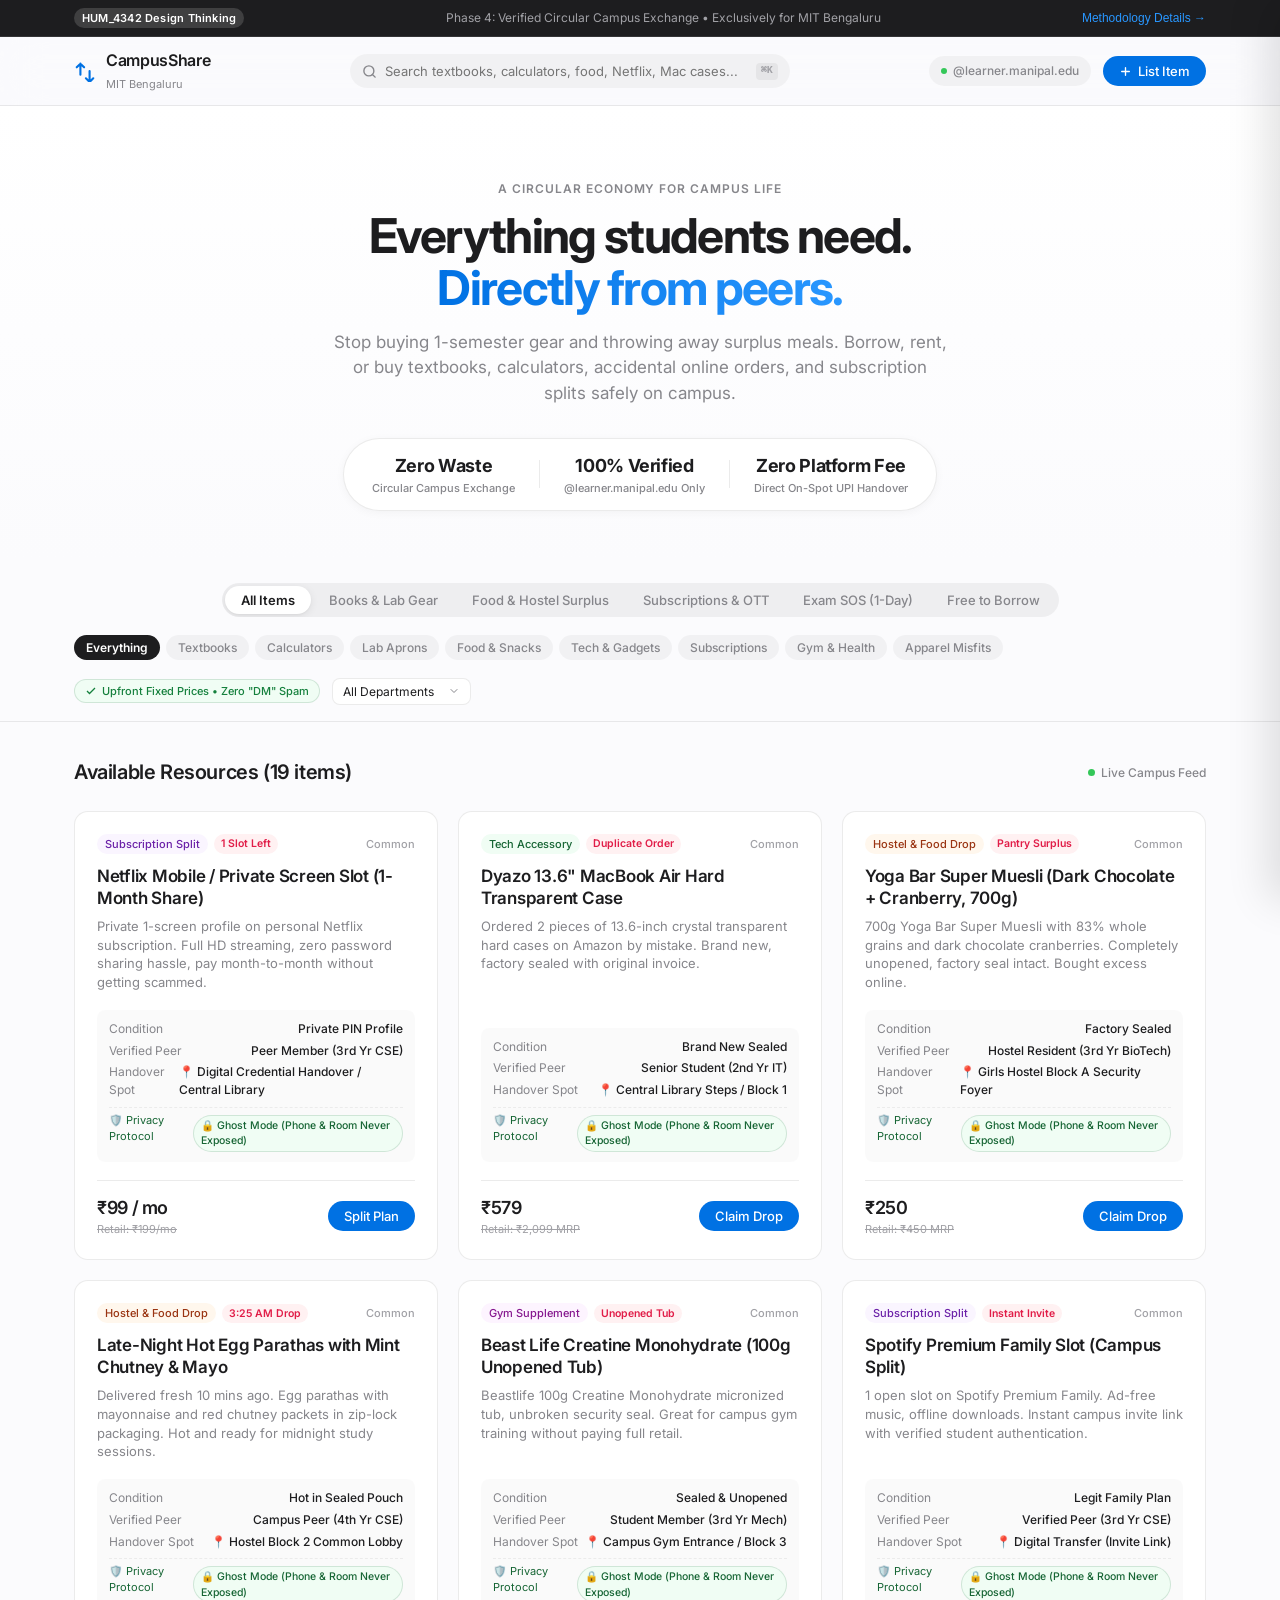
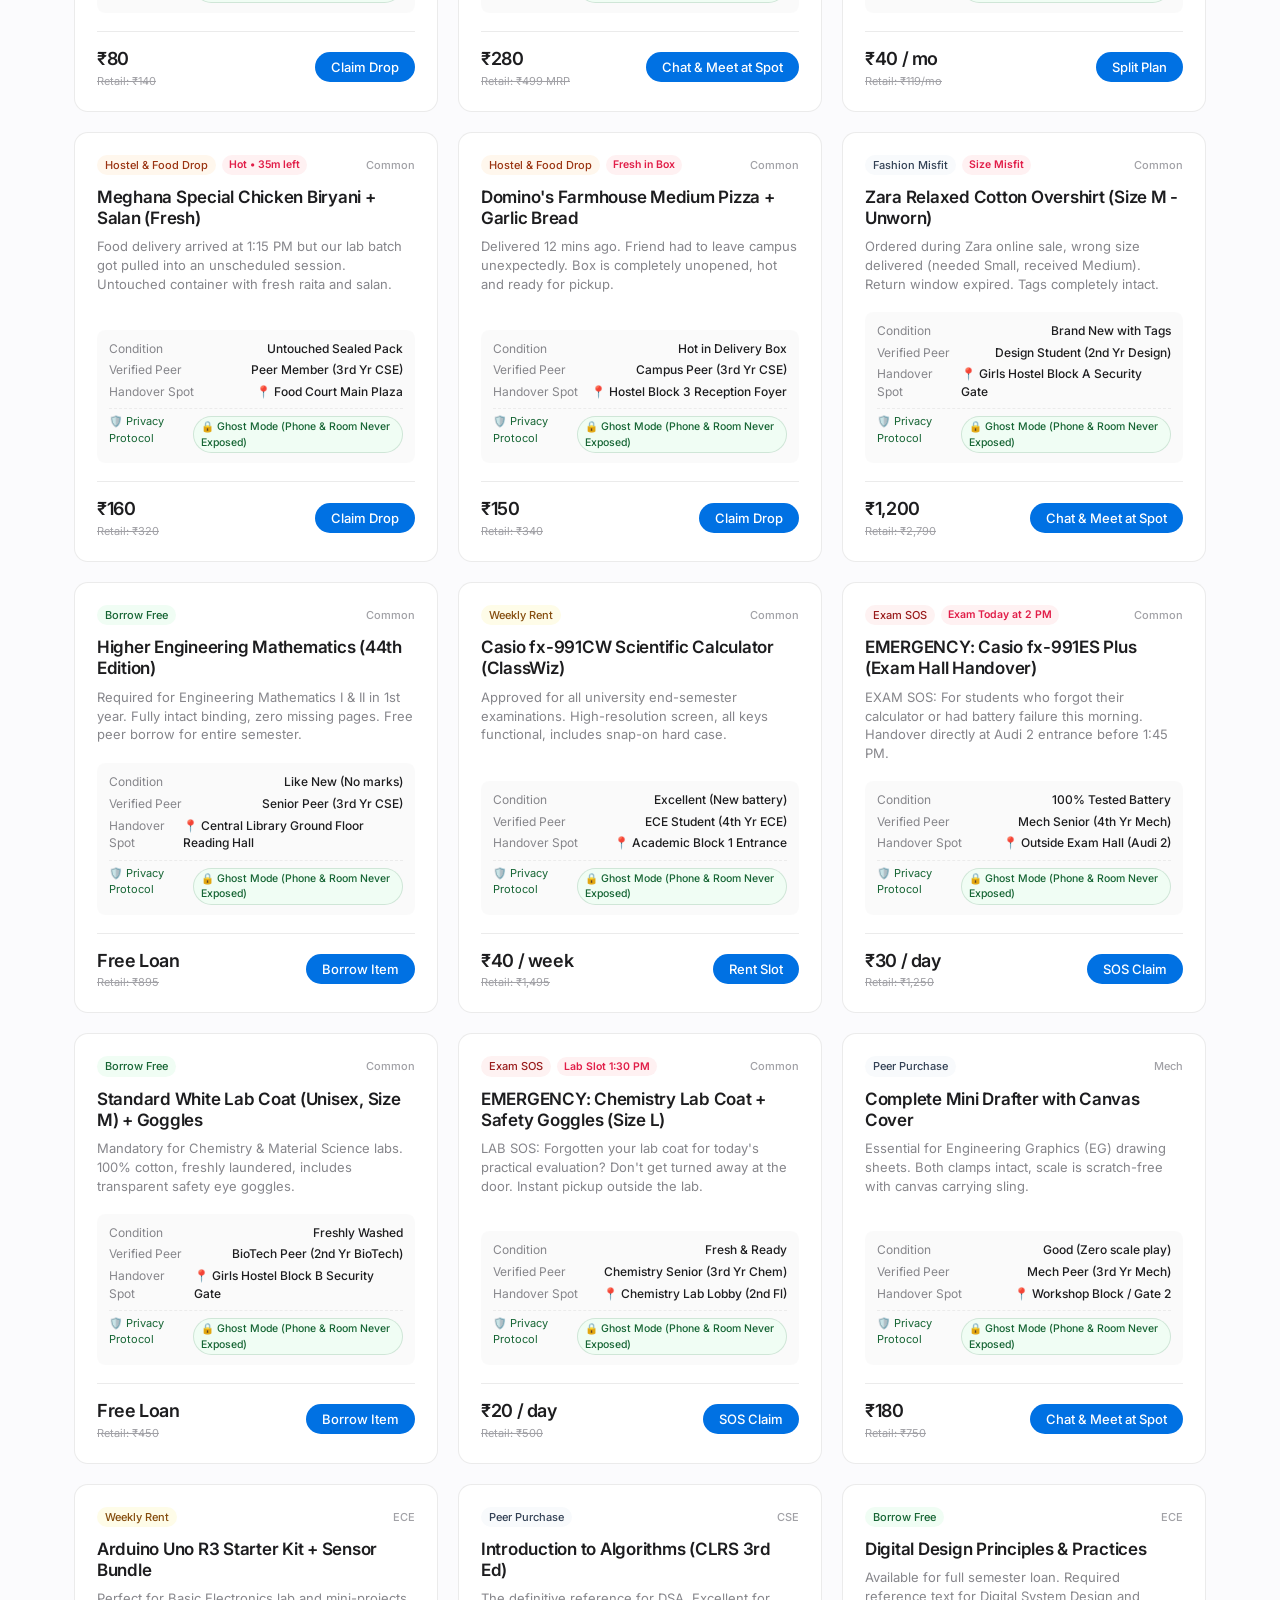
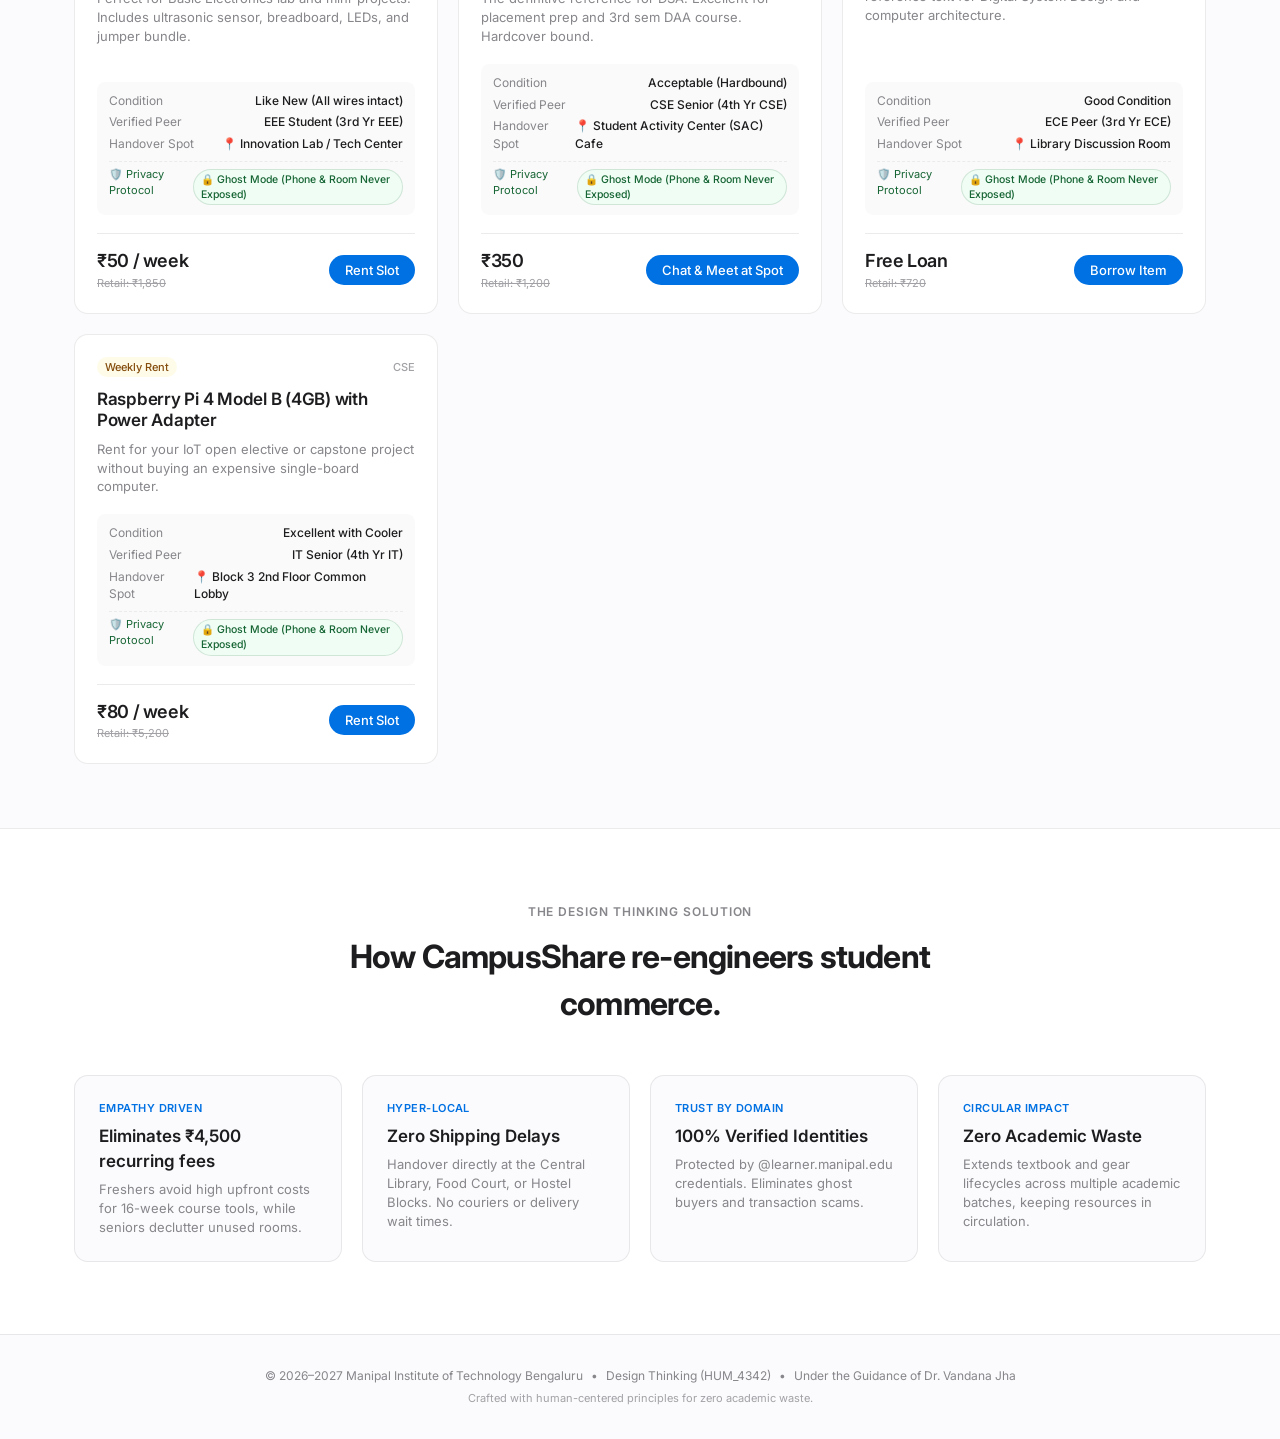
==== index.html @ 4d1f66d1 "Initial commit: CampusShare Peer-to-Peer Campus Resource & Book Exchange (MIT Bengaluru Design Think" ====
<!DOCTYPE html>
<html lang="en">
<head>
  <meta charset="UTF-8">
  <meta http-equiv="refresh" content="0; url=prototype/index.html">
  <meta name="viewport" content="width=device-width, initial-scale=1.0">
  <title>CampusShare — Peer-to-Peer Campus Resource Exchange</title>
  <link rel="preconnect" href="https://fonts.googleapis.com">
  <link rel="preconnect" href="https://fonts.gstatic.com" crossorigin>
  <link href="https://fonts.googleapis.com/css2?family=Inter:wght@400;500;600;700&display=swap" rel="stylesheet">
  <style>
    * { box-sizing: border-box; margin: 0; padding: 0; }
    body {
      font-family: -apple-system, BlinkMacSystemFont, "Inter", "SF Pro Text", sans-serif;
      background: #0f172a;
      color: #f8fafc;
      min-height: 100vh;
      display: flex;
      align-items: center;
      justify-content: center;
      padding: 24px;
      text-align: center;
    }
    .card {
      background: rgba(30, 41, 59, 0.7);
      backdrop-filter: blur(20px);
      border: 1px solid rgba(255, 255, 255, 0.1);
      border-radius: 20px;
      padding: 48px 36px;
      max-width: 520px;
      box-shadow: 0 25px 50px -12px rgba(0, 0, 0, 0.5);
    }
    .badge {
      display: inline-block;
      font-size: 12px;
      font-weight: 600;
      color: #38bdf8;
      background: rgba(56, 189, 248, 0.12);
      border: 1px solid rgba(56, 189, 248, 0.3);
      padding: 4px 12px;
      border-radius: 999px;
      margin-bottom: 20px;
      text-transform: uppercase;
      letter-spacing: 0.05em;
    }
    h1 {
      font-size: 28px;
      font-weight: 700;
      letter-spacing: -0.02em;
      margin-bottom: 12px;
      background: linear-gradient(135deg, #ffffff 0%, #94a3b8 100%);
      -webkit-background-clip: text;
      -webkit-text-fill-color: transparent;
    }
    p {
      color: #94a3b8;
      font-size: 15px;
      line-height: 1.6;
      margin-bottom: 28px;
    }
    .btn {
      display: inline-flex;
      align-items: center;
      gap: 8px;
      background: #0071e3;
      color: #ffffff;
      padding: 12px 28px;
      border-radius: 980px;
      font-size: 15px;
      font-weight: 600;
      text-decoration: none;
      transition: all 0.2s cubic-bezier(0.16, 1, 0.3, 1);
      box-shadow: 0 4px 14px rgba(0, 113, 227, 0.35);
    }
    .btn:hover {
      background: #0077ed;
      transform: scale(1.02);
      box-shadow: 0 6px 20px rgba(0, 113, 227, 0.45);
    }
    .redirect-note {
      margin-top: 20px;
      font-size: 13px;
      color: #64748b;
    }
    .spinner {
      display: inline-block;
      width: 14px;
      height: 14px;
      border: 2px solid rgba(255, 255, 255, 0.3);
      border-top-color: #38bdf8;
      border-radius: 50%;
      animation: spin 0.8s linear infinite;
      vertical-align: middle;
      margin-right: 6px;
    }
    @keyframes spin { to { transform: rotate(360deg); } }
  </style>
</head>
<body>
  <div class="card">
    <span class="badge">HUM_4342 Design Thinking • MIT Bengaluru</span>
    <h1>CampusShare</h1>
    <p>A circular peer-to-peer campus resource, textbook, and equipment exchange built for engineering students.</p>
    <a href="prototype/index.html" class="btn" id="launchBtn">
      Launch Interactive Prototype &rarr;
    </a>
    <div class="redirect-note">
      <span class="spinner"></span> Redirecting automatically...
    </div>
  </div>
  <script>
    window.location.replace("prototype/index.html");
  </script>
</body>
</html>
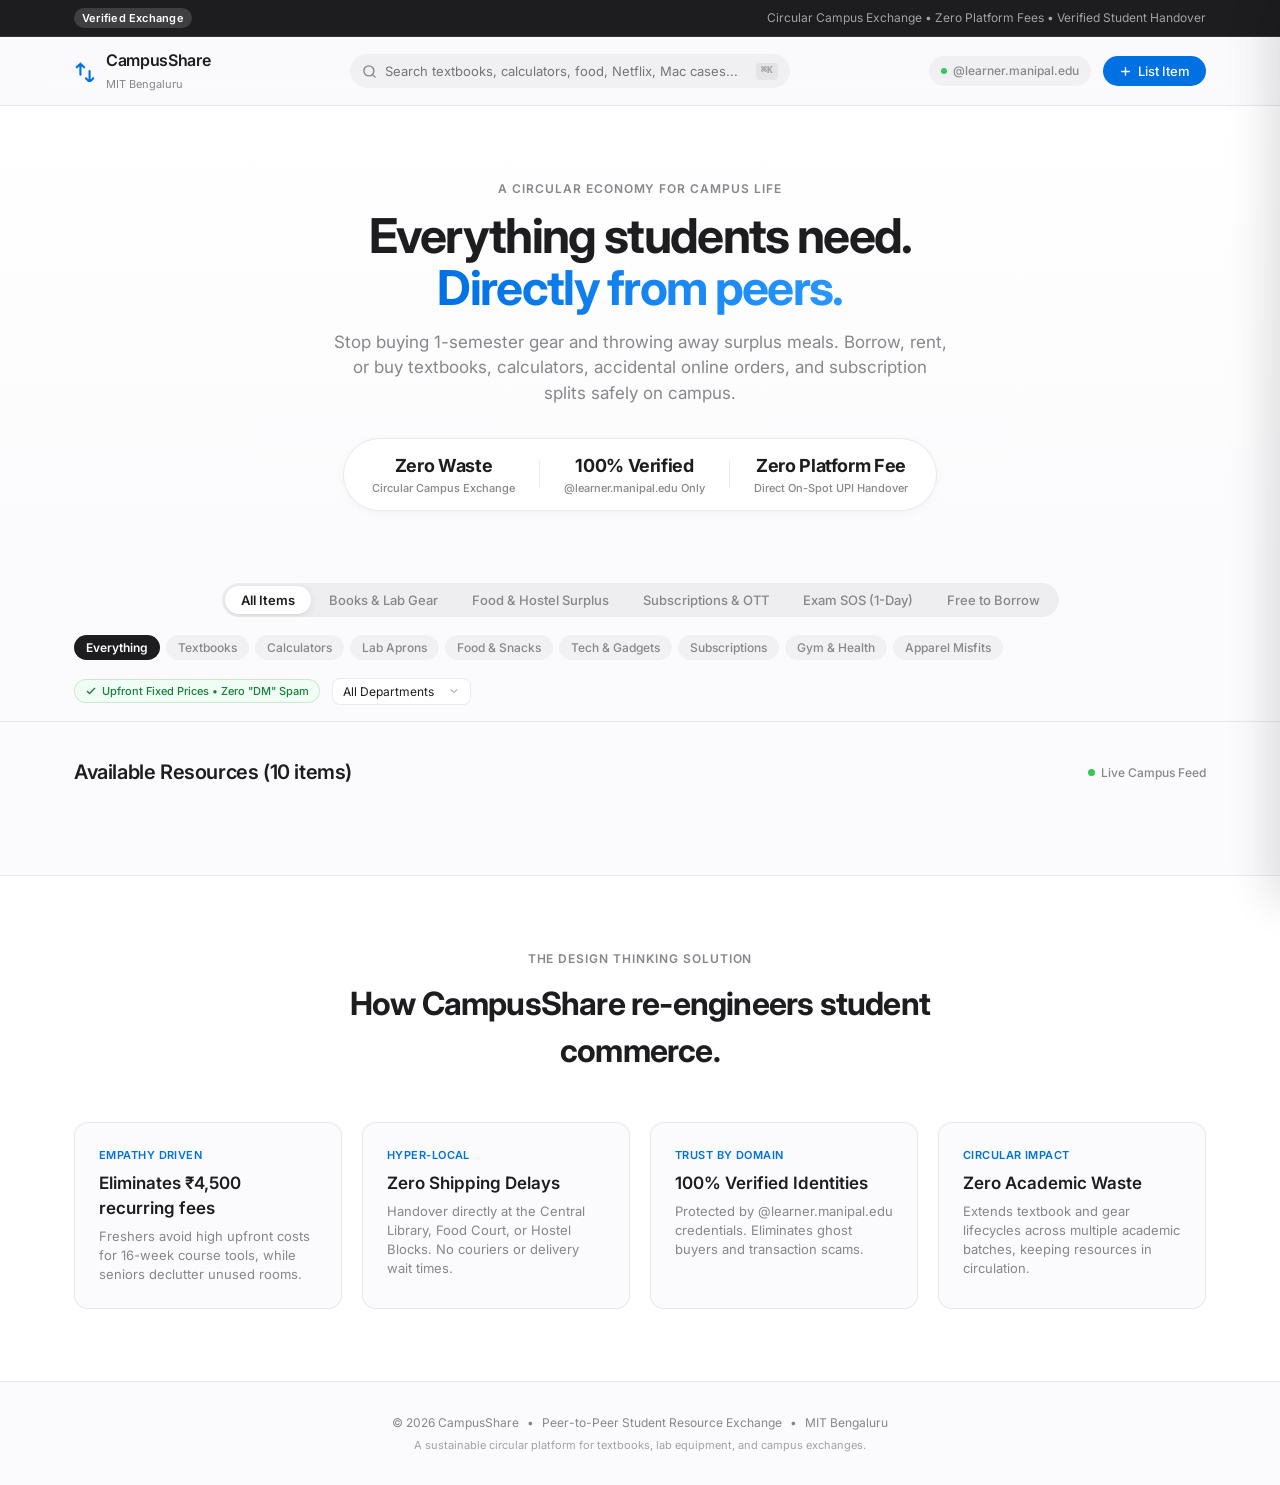
==== commit 9bc5b1fd: "refactor: clean repository structure and documentation to standard open-source web application forma" ====
--- a/index.html
+++ b/index.html
@@ -98,7 +98,7 @@
 </head>
 <body>
   <div class="card">
-    <span class="badge">HUM_4342 Design Thinking • MIT Bengaluru</span>
+    <span class="badge">Peer-to-Peer Campus Resource Exchange</span>
     <h1>CampusShare</h1>
     <p>A circular peer-to-peer campus resource, textbook, and equipment exchange built for engineering students.</p>
     <a href="prototype/index.html" class="btn" id="launchBtn">
